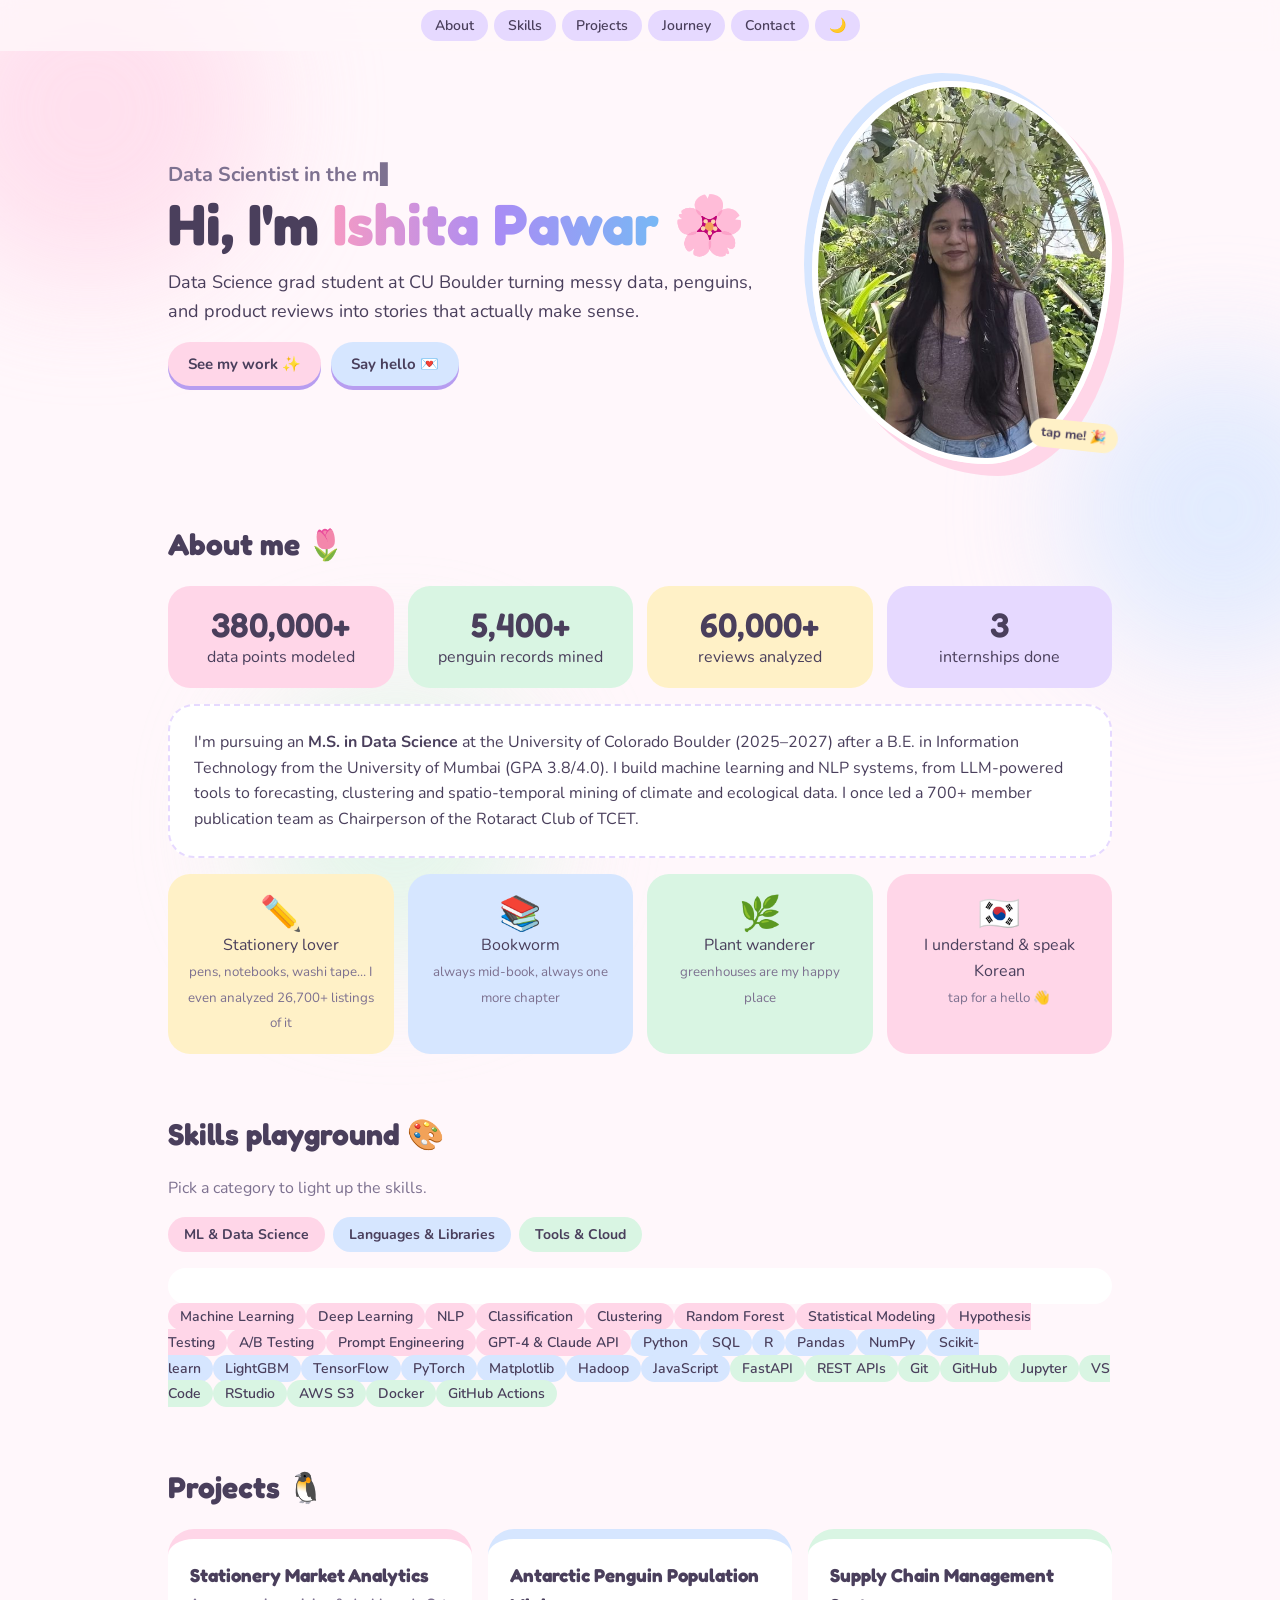
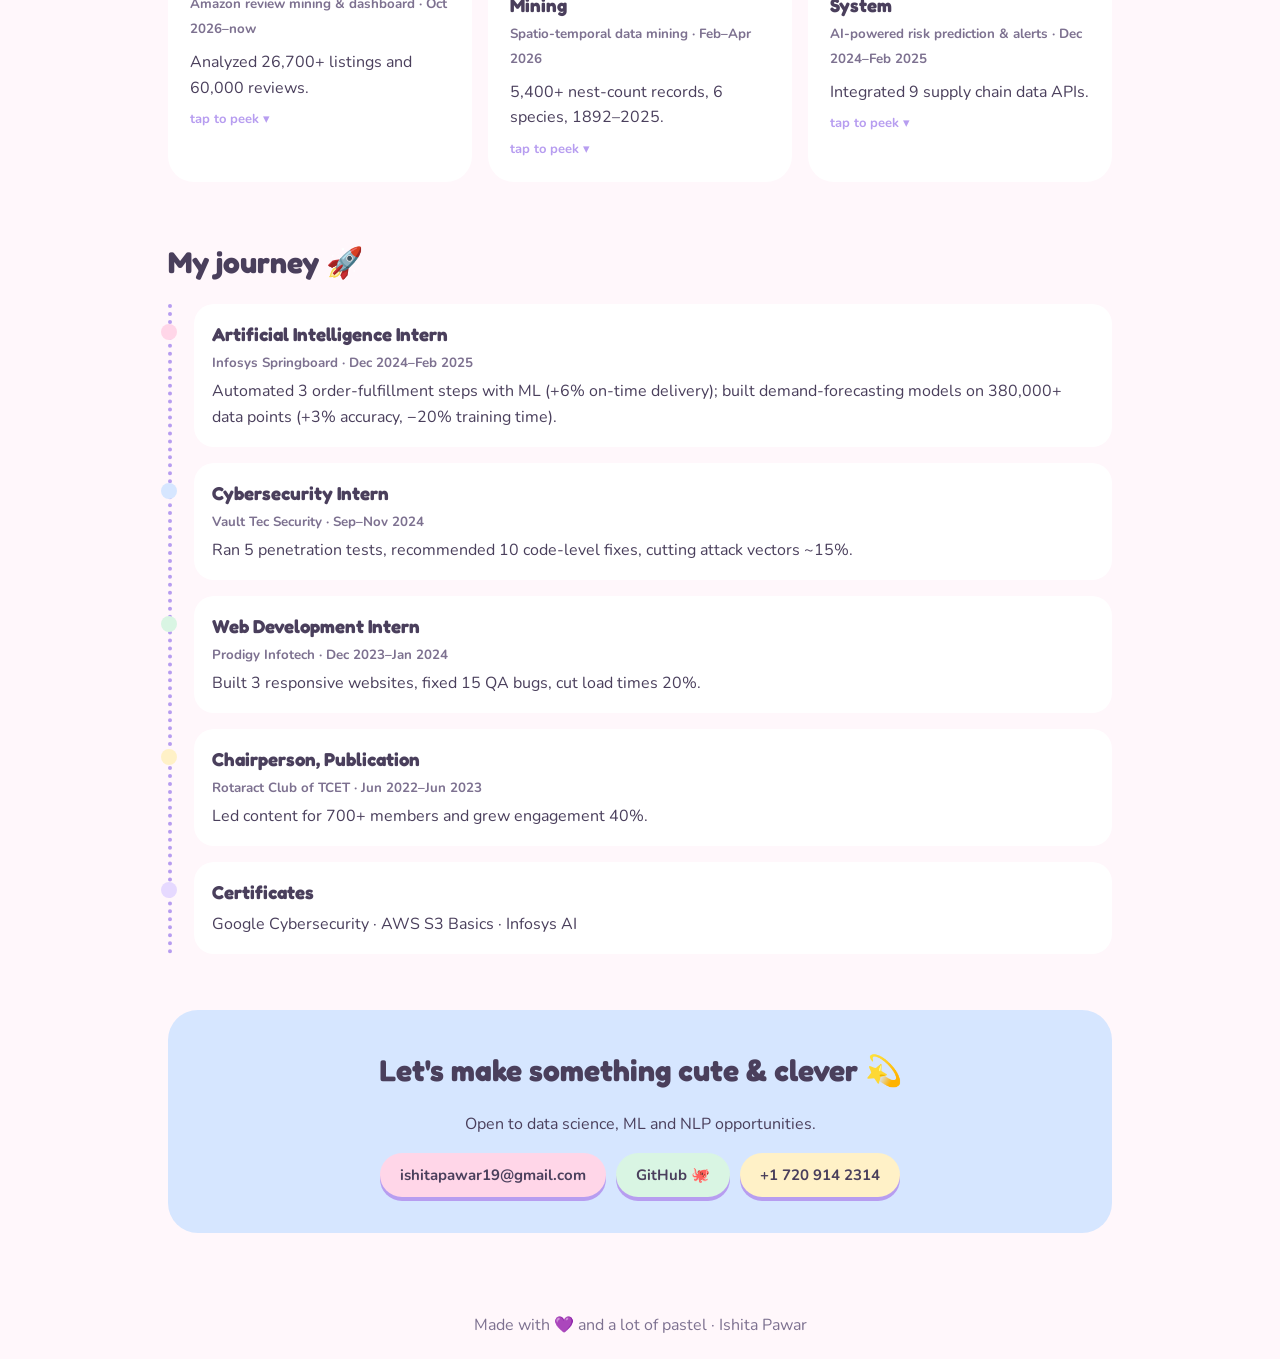
==== index.html @ 58d789b7 "Add portfolio site" ====
<!DOCTYPE html>
<html lang="en"><head><meta charset="utf-8">
<meta name="viewport" content="width=device-width, initial-scale=1, viewport-fit=cover">
<title>Ishita Pawar · Data Science Portfolio</title>
<link href="https://fonts.googleapis.com/css2?family=Fredoka:wght@500;600&family=Nunito:wght@400;600;700&display=swap" rel="stylesheet">
<style>
:root{--bg:#fff7fb;--card:#ffffff;--ink:#4a3f5c;--mute:#7d7190;--p1:#ffd6e8;--p2:#d6e6ff;--p3:#d9f5e3;--p4:#fff1c7;--p5:#e6d9ff;--ac:#b79df0;
box-sizing:border-box;padding-top:env(safe-area-inset-top,0px);padding-bottom:env(safe-area-inset-bottom,0px)}
@media (prefers-color-scheme:dark){:root:not([data-theme="light"]){--bg:#241f33;--card:#322b45;--ink:#f1e9ff;--mute:#b9aed0;--p1:#5b3a58;--p2:#34476b;--p3:#35574a;--p4:#5c5233;--p5:#4b3d78;--ac:#c9b4ff}}
:root[data-theme="dark"]{--bg:#241f33;--card:#322b45;--ink:#f1e9ff;--mute:#b9aed0;--p1:#5b3a58;--p2:#34476b;--p3:#35574a;--p4:#5c5233;--p5:#4b3d78;--ac:#c9b4ff}
html{scroll-behavior:smooth;scroll-padding-top:env(safe-area-inset-top,0px)}
*{box-sizing:border-box}
body{margin:0;background:var(--bg);color:var(--ink);font-family:Nunito,system-ui,sans-serif;line-height:1.6;overflow-x:hidden}
h1,h2,h3{font-family:Fredoka,Nunito,sans-serif;margin:0}
.blob{position:fixed;border-radius:50%;filter:blur(60px);opacity:.7;z-index:0;animation:fl 14s ease-in-out infinite alternate;pointer-events:none}
@keyframes fl{to{transform:translate(40px,60px) scale(1.15)}}
nav{position:sticky;top:env(safe-area-inset-top,0px);z-index:5;display:flex;gap:6px;justify-content:center;flex-wrap:wrap;padding:10px;background:color-mix(in srgb,var(--bg) 80%,transparent);backdrop-filter:blur(8px)}
nav a,nav button{font:600 14px Nunito,sans-serif;color:var(--ink);text-decoration:none;padding:6px 14px;border-radius:99px;background:var(--p5);border:0;cursor:pointer;transition:transform .2s}
nav a:hover,nav button:hover{transform:translateY(-3px) rotate(-2deg)}
main{position:relative;z-index:1;max-width:980px;margin:auto;padding:0 18px 60px}
section{margin-top:56px}
h2{font-size:30px;margin-bottom:18px}
.hero{display:grid;grid-template-columns:1fr 300px;gap:30px;align-items:center;margin-top:30px}
.hero h1{font-size:clamp(36px,6vw,58px);line-height:1.1}
.hero h1 span{background:linear-gradient(90deg,#f59ac4,#a98cf5,#78b8f5);-webkit-background-clip:text;background-clip:text;color:transparent}
.type{min-height:1.7em;font-size:20px;color:var(--mute);font-weight:700}
.btns{display:flex;gap:10px;flex-wrap:wrap;margin-top:16px}
.btn{padding:10px 20px;border-radius:99px;background:var(--p1);color:var(--ink);text-decoration:none;font-weight:700;box-shadow:0 4px 0 var(--ac);transition:.15s;border:0;cursor:pointer;font-family:inherit;font-size:15px}
.btn:active{transform:translateY(3px);box-shadow:0 1px 0 var(--ac)}
.photo{position:relative;cursor:pointer;justify-self:center}
.photo img{width:100%;max-width:300px;display:block;border-radius:46% 54% 42% 58%/50% 44% 56% 50%;border:6px solid var(--card);box-shadow:12px 12px 0 var(--p1),-8px -8px 0 var(--p2);transition:border-radius .6s,transform .3s}
.photo:hover img{border-radius:30px;transform:rotate(-2deg) scale(1.02)}
.tip{position:absolute;right:-6px;bottom:14px;background:var(--p4);padding:4px 12px;border-radius:99px;font-size:13px;font-weight:700;transform:rotate(6deg)}
.cards{display:grid;grid-template-columns:repeat(auto-fit,minmax(200px,1fr));gap:14px}
.stat{background:var(--card);border-radius:22px;padding:18px;text-align:center;transition:transform .2s}
.stat:hover{transform:translateY(-6px) rotate(1.5deg)}
.stat b{font:600 34px Fredoka,sans-serif;display:block}
.about{background:var(--card);border-radius:26px;padding:24px;border:2px dashed var(--p5)}
.chips{display:flex;flex-wrap:wrap;gap:8px;margin-bottom:16px}
.chip{border:0;font:700 14px Nunito,sans-serif;color:var(--ink);padding:8px 16px;border-radius:99px;cursor:pointer;transition:.2s}
.chip.on{outline:3px solid var(--ac);transform:scale(1.07)}
.skills{display:flex;flex-wrap:wrap;gap:8px;background:var(--card);padding:18px;border-radius:22px}
.sk{padding:4px 12px;border-radius:99px;font-size:14px;font-weight:600;transition:.25s}
.sk.dim{opacity:.18;transform:scale(.92)}
.proj{display:grid;grid-template-columns:repeat(auto-fit,minmax(270px,1fr));gap:16px}
.pc{background:var(--card);border-radius:26px;padding:22px;cursor:pointer;border-top:10px solid var(--c);transition:.25s}
.pc:hover{transform:translateY(-6px) rotate(-1deg)}
.pc small{color:var(--mute);font-weight:700}
.pc p{margin:8px 0 0}
.more{max-height:0;overflow:hidden;transition:max-height .4s}
.pc.open .more{max-height:400px}
.hint{font-size:13px;color:var(--ac);font-weight:700;margin-top:8px}
.tl{border-left:4px dotted var(--ac);padding-left:22px;display:grid;gap:16px}
.ev{background:var(--card);border-radius:20px;padding:16px 18px;position:relative}
.ev:before{content:"";position:absolute;left:-33px;top:20px;width:16px;height:16px;border-radius:50%;background:var(--c)}
.ev small{color:var(--mute);font-weight:700}
.contact{text-align:center;background:var(--p2);border-radius:30px;padding:36px 20px}
footer{text-align:center;color:var(--mute);padding:20px;position:relative;z-index:1}
.conf{position:fixed;width:10px;height:10px;border-radius:3px;z-index:20;pointer-events:none}
@media(max-width:760px){.hero{grid-template-columns:1fr;text-align:center}.btns{justify-content:center}.photo{order:-1;width:240px}}
</style></head><body>
<div class="blob" style="width:340px;height:340px;background:var(--p1);top:-60px;left:-80px"></div>
<div class="blob" style="width:300px;height:300px;background:var(--p2);top:40%;right:-90px;animation-delay:-5s"></div>
<div class="blob" style="width:280px;height:280px;background:var(--p3);bottom:-60px;left:20%;animation-delay:-9s"></div>
<nav><a href="#about">About</a><a href="#skills">Skills</a><a href="#projects">Projects</a><a href="#journey">Journey</a><a href="#contact">Contact</a><button id="th" title="Toggle theme">🌙</button></nav>
<main>
<div class="hero">
<div>
<div class="type" id="type"></div>
<h1>Hi, I'm <span>Ishita Pawar</span> 🌸</h1>
<p style="font-size:18px;margin:12px 0 0">Data Science grad student at CU Boulder turning messy data, penguins, and product reviews into stories that actually make sense.</p>
<div class="btns"><a class="btn" href="#projects">See my work ✨</a><a class="btn" style="background:var(--p2)" href="mailto:ishitapawar19@gmail.com">Say hello 💌</a></div>
</div>
<div class="photo" id="ph"><img alt="Ishita Pawar" src="[data-uri]"><span class="tip">tap me! 🎉</span></div>
</div>

<section id="about"><h2>About me 🌷</h2>
<div class="cards" style="margin-bottom:16px">
<div class="stat" style="background:var(--p1)"><b data-n="380000">0</b>data points modeled</div>
<div class="stat" style="background:var(--p3)"><b data-n="5400">0</b>penguin records mined</div>
<div class="stat" style="background:var(--p4)"><b data-n="60000">0</b>reviews analyzed</div>
<div class="stat" style="background:var(--p5)"><b data-n="3">0</b>internships done</div></div>
<div class="about">I'm pursuing an <b>M.S. in Data Science</b> at the University of Colorado Boulder (2025–2027) after a B.E. in Information Technology from the University of Mumbai (GPA 3.8/4.0). I build machine learning and NLP systems, from LLM-powered tools to forecasting, clustering and spatio-temporal mining of climate and ecological data. I once led a 700+ member publication team as Chairperson of the Rotaract Club of TCET.</div>
<div class="cards" style="margin-top:16px">
<div class="stat" style="background:var(--p4)"><b>✏️</b>Stationery lover<br><small style="color:var(--mute)">pens, notebooks, washi tape… I even analyzed 26,700+ listings of it</small></div>
<div class="stat" style="background:var(--p2)"><b>📚</b>Bookworm<br><small style="color:var(--mute)">always mid-book, always one more chapter</small></div>
<div class="stat" style="background:var(--p3)"><b>🌿</b>Plant wanderer<br><small style="color:var(--mute)">greenhouses are my happy place</small></div>
<div class="stat kr" id="kr" style="background:var(--p1);cursor:pointer"><b id="krt">🇰🇷</b>I understand &amp; speak Korean<br><small style="color:var(--mute)">tap for a hello 👋</small></div></div></section>

<section id="skills"><h2>Skills playground 🎨</h2>
<p style="color:var(--mute)">Pick a category to light up the skills.</p>
<div class="chips" id="chips"></div><div class="skills" id="skills"></div></section>

<section id="projects"><h2>Projects 🐧</h2><div class="proj" id="proj"></div></section>

<section id="journey"><h2>My journey 🚀</h2><div class="tl" id="tl"></div></section>

<section id="contact"><div class="contact"><h2>Let's make something cute &amp; clever 💫</h2>
<p>Open to data science, ML and NLP opportunities.</p>
<div class="btns" style="justify-content:center">
<a class="btn" href="mailto:ishitapawar19@gmail.com">ishitapawar19@gmail.com</a>
<a class="btn" style="background:var(--p3)" href="https://github.com/iship-itb14" target="_blank" rel="noopener">GitHub 🐙</a>
<a class="btn" style="background:var(--p4)" href="tel:+17209142314">+1 720 914 2314</a></div></div></section>
</main>
<footer>Made with 💜 and a lot of pastel · Ishita Pawar</footer>
<script>
const $=s=>document.querySelector(s);
const cols=['var(--p1)','var(--p2)','var(--p3)','var(--p4)','var(--p5)'];
// typing
const lines=['Data Scientist in the making','NLP + ML tinkerer','Penguin population detective','Stationery lover ✏️','Bookworm 📚','Plant lover 🌿','안녕하세요! 한국어도 해요 🇰🇷'];
let li=0,ci=0,del=false;
(function t(){const w=lines[li];$('#type').textContent=w.slice(0,ci)+'▌';
if(!del&&ci==w.length){del=true;return setTimeout(t,1300)}
if(del&&ci==0){del=false;li=(li+1)%lines.length}
ci+=del?-1:1;setTimeout(t,del?35:80)})();
// counters
const io=new IntersectionObserver(e=>e.forEach(x=>{if(x.isIntersecting){const el=x.target,n=+el.dataset.n;let s=0;const st=n/50;
const i=setInterval(()=>{s+=st;if(s>=n){s=n;clearInterval(i)}el.textContent=Math.round(s).toLocaleString()+(n>9?'+':'')},25);io.unobserve(el)}}));
document.querySelectorAll('[data-n]').forEach(e=>io.observe(e));
// skills
const sk={'ML & Data Science':['Machine Learning','Deep Learning','NLP','Classification','Clustering','Random Forest','Statistical Modeling','Hypothesis Testing','A/B Testing','Prompt Engineering','GPT-4 & Claude API'],
'Languages & Libraries':['Python','SQL','R','Pandas','NumPy','Scikit-learn','LightGBM','TensorFlow','PyTorch','Matplotlib','Hadoop','JavaScript'],
'Tools & Cloud':['FastAPI','REST APIs','Git','GitHub','Jupyter','VS Code','RStudio','AWS S3','Docker','GitHub Actions']};
let ci2=0;const keys=Object.keys(sk);
keys.forEach((k,i)=>{const b=document.createElement('button');b.className='chip';b.textContent=k;b.style.background=cols[i];b.onclick=()=>{
const on=b.classList.contains('on');document.querySelectorAll('.chip').forEach(c=>c.classList.remove('on'));
if(!on)b.classList.add('on');document.querySelectorAll('.sk').forEach(s=>s.classList.toggle('dim',!on&&s.dataset.g!=k))};$('#chips').appendChild(b);
sk[k].forEach(s=>{const d=document.createElement('span');d.className='sk';d.dataset.g=k;d.textContent=s;d.style.background=cols[i];$('#skills').appendChild(d)})});
// projects
const pr=[['Stationery Market Analytics','Amazon review mining & dashboard · Oct 2026–now','Analyzed 26,700+ listings and 60,000 reviews.','Price only weakly predicts rating (Spearman 0.10), and doubling pack size cuts price per item 37–52%. TF-IDF logistic regression + aspect extraction surfaced top complaints; a gradient boosting model (CV AUC 0.77) flags listings under 4.2 stars. Five-page interactive dashboard.','var(--p1)'],
['Antarctic Penguin Population Mining','Spatio-temporal data mining · Feb–Apr 2026','5,400+ nest-count records, 6 species, 1892–2025.','With a team of four: engineered trend labels from regression slopes and trained a Random Forest (81% accuracy) to predict growing, stable or declining colonies. K-Means (silhouette 0.83) split Ross Sea mega-colonies from Peninsula colonies and revealed a post-2000 Adelie decline.','var(--p2)'],
['Supply Chain Management System','AI-powered risk prediction & alerts · Dec 2024–Feb 2025','Integrated 9 supply chain data APIs.','Event Registry, UN Comtrade, World Bank LPI, IMF, Freightos. Researched GPT-4 for demand forecasting, built a tuned LightGBM risk model and a low-stock alert system that pings Slack via webhooks.','var(--p3)']];
pr.forEach(p=>{const d=document.createElement('div');d.className='pc';d.style.setProperty('--c',p[4]);
d.innerHTML=`<h3>${p[0]}</h3><small>${p[1]}</small><p>${p[2]}</p><div class="more"><p>${p[3]}</p></div><div class="hint">tap to peek ▾</div>`;
d.onclick=()=>{d.classList.toggle('open');d.querySelector('.hint').textContent=d.classList.contains('open')?'tap to close ▴':'tap to peek ▾'};$('#proj').appendChild(d)});
// timeline
[['Artificial Intelligence Intern','Infosys Springboard · Dec 2024–Feb 2025','Automated 3 order-fulfillment steps with ML (+6% on-time delivery); built demand-forecasting models on 380,000+ data points (+3% accuracy, −20% training time).','var(--p1)'],
['Cybersecurity Intern','Vault Tec Security · Sep–Nov 2024','Ran 5 penetration tests, recommended 10 code-level fixes, cutting attack vectors ~15%.','var(--p2)'],
['Web Development Intern','Prodigy Infotech · Dec 2023–Jan 2024','Built 3 responsive websites, fixed 15 QA bugs, cut load times 20%.','var(--p3)'],
['Chairperson, Publication','Rotaract Club of TCET · Jun 2022–Jun 2023','Led content for 700+ members and grew engagement 40%.','var(--p4)'],
['Certificates','','Google Cybersecurity · AWS S3 Basics · Infosys AI','var(--p5)']].forEach(e=>{
const d=document.createElement('div');d.className='ev';d.style.setProperty('--c',e[3]);d.innerHTML=`<h3>${e[0]}</h3><small>${e[1]}</small><p style="margin:4px 0 0">${e[2]}</p>`;$('#tl').appendChild(d)});
// confetti
function conf(x,y){for(let i=0;i<40;i++){const c=document.createElement('div');c.className='conf';c.style.background=['#ffb3d1','#b3d4ff','#b8f0cf','#ffe9a3','#d4bfff'][i%5];
c.style.left=x+'px';c.style.top=y+'px';document.body.appendChild(c);const a=Math.random()*6.28,v=80+Math.random()*160;
c.animate([{transform:'translate(0,0) rotate(0)',opacity:1},{transform:`translate(${Math.cos(a)*v}px,${Math.sin(a)*v+120}px) rotate(${Math.random()*720}deg)`,opacity:0}],{duration:1200,easing:'ease-out'}).onfinish=()=>c.remove()}}
$('#ph').onclick=e=>conf(e.clientX,e.clientY);
document.querySelectorAll('.btn').forEach(b=>b.addEventListener('click',e=>conf(e.clientX,e.clientY)));
const kw=['🇰🇷','안녕하세요!','만나서 반가워요 💕','화이팅!','감사합니다 🌸'];let ki=0;
$('#kr').onclick=e=>{ki=(ki+1)%kw.length;$('#krt').textContent=kw[ki];$('#krt').style.fontSize=ki&&ki!=1?'20px':'';conf(e.clientX,e.clientY)};
// theme
const r=document.documentElement;$('#th').onclick=()=>{const d=getComputedStyle(r).getPropertyValue('--bg').trim()=='#241f33';r.dataset.theme=d?'light':'dark';$('#th').textContent=d?'🌙':'☀️'};
</script></body></html>
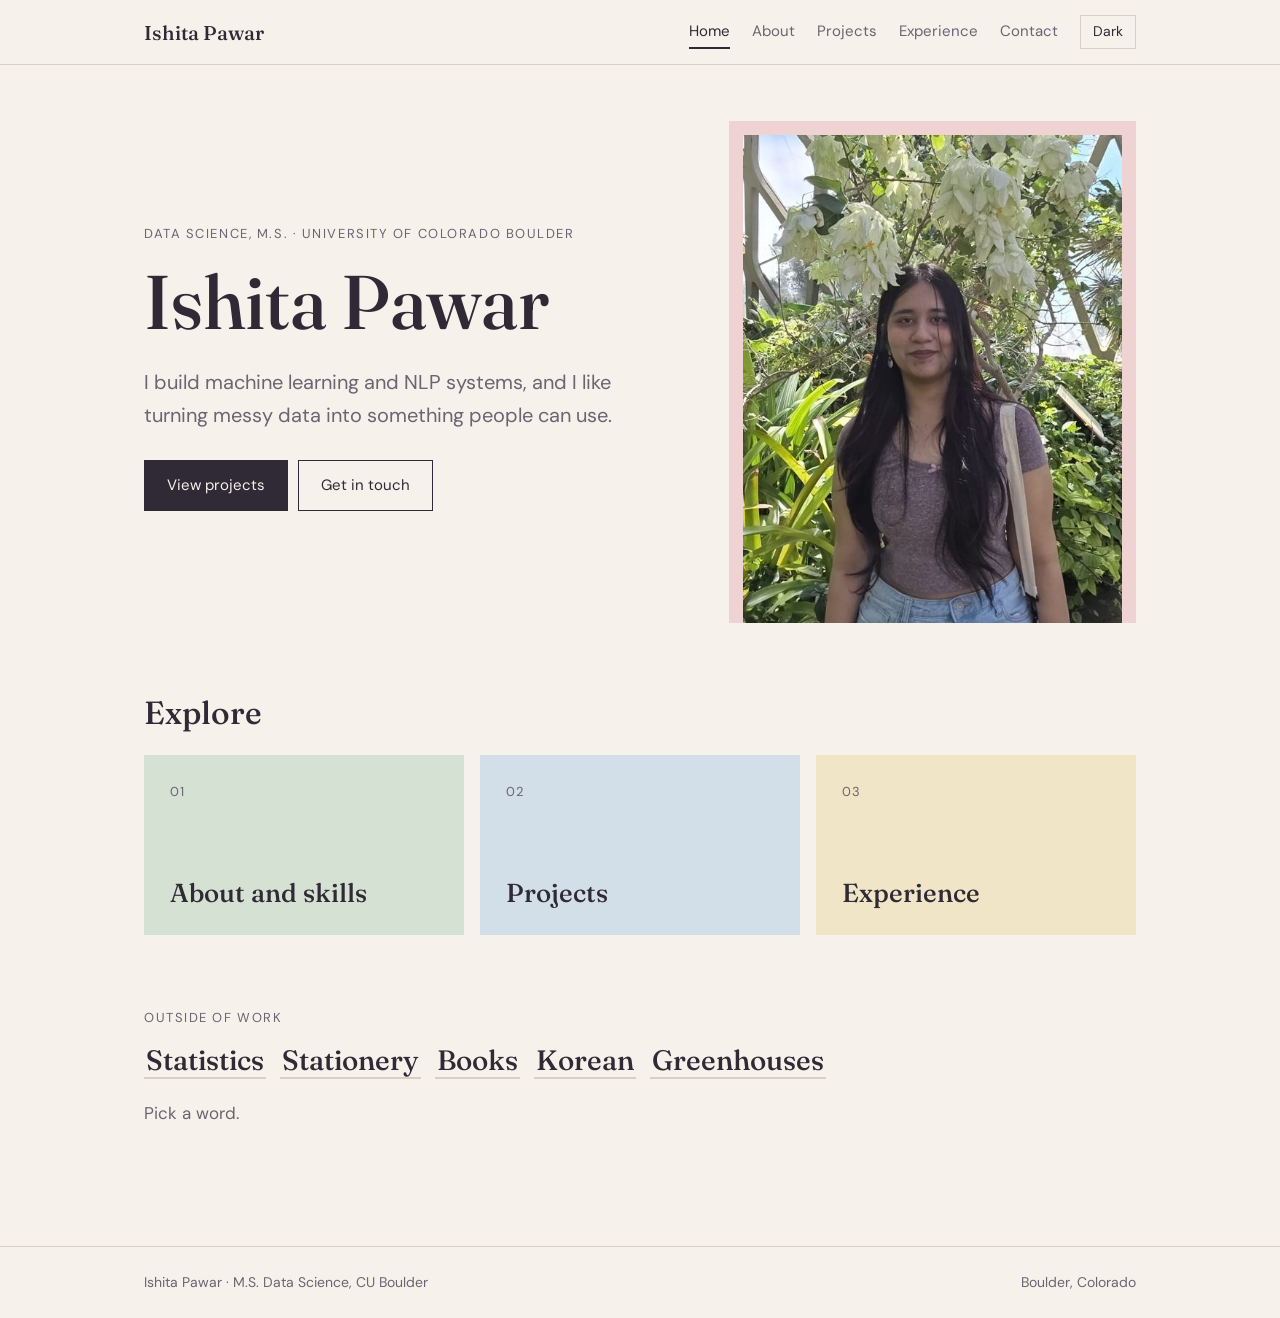
==== commit 17c96893: "Restore multi-page portfolio site" ====
--- a/index.html
+++ b/index.html
@@ -1,153 +1,8 @@
-<!DOCTYPE html>
-<html lang="en"><head><meta charset="utf-8">
-<meta name="viewport" content="width=device-width, initial-scale=1, viewport-fit=cover">
-<title>Ishita Pawar · Data Science Portfolio</title>
-<link href="https://fonts.googleapis.com/css2?family=Fredoka:wght@500;600&family=Nunito:wght@400;600;700&display=swap" rel="stylesheet">
-<style>
-:root{--bg:#fff7fb;--card:#ffffff;--ink:#4a3f5c;--mute:#7d7190;--p1:#ffd6e8;--p2:#d6e6ff;--p3:#d9f5e3;--p4:#fff1c7;--p5:#e6d9ff;--ac:#b79df0;
-box-sizing:border-box;padding-top:env(safe-area-inset-top,0px);padding-bottom:env(safe-area-inset-bottom,0px)}
-@media (prefers-color-scheme:dark){:root:not([data-theme="light"]){--bg:#241f33;--card:#322b45;--ink:#f1e9ff;--mute:#b9aed0;--p1:#5b3a58;--p2:#34476b;--p3:#35574a;--p4:#5c5233;--p5:#4b3d78;--ac:#c9b4ff}}
-:root[data-theme="dark"]{--bg:#241f33;--card:#322b45;--ink:#f1e9ff;--mute:#b9aed0;--p1:#5b3a58;--p2:#34476b;--p3:#35574a;--p4:#5c5233;--p5:#4b3d78;--ac:#c9b4ff}
-html{scroll-behavior:smooth;scroll-padding-top:env(safe-area-inset-top,0px)}
-*{box-sizing:border-box}
-body{margin:0;background:var(--bg);color:var(--ink);font-family:Nunito,system-ui,sans-serif;line-height:1.6;overflow-x:hidden}
-h1,h2,h3{font-family:Fredoka,Nunito,sans-serif;margin:0}
-.blob{position:fixed;border-radius:50%;filter:blur(60px);opacity:.7;z-index:0;animation:fl 14s ease-in-out infinite alternate;pointer-events:none}
-@keyframes fl{to{transform:translate(40px,60px) scale(1.15)}}
-nav{position:sticky;top:env(safe-area-inset-top,0px);z-index:5;display:flex;gap:6px;justify-content:center;flex-wrap:wrap;padding:10px;background:color-mix(in srgb,var(--bg) 80%,transparent);backdrop-filter:blur(8px)}
-nav a,nav button{font:600 14px Nunito,sans-serif;color:var(--ink);text-decoration:none;padding:6px 14px;border-radius:99px;background:var(--p5);border:0;cursor:pointer;transition:transform .2s}
-nav a:hover,nav button:hover{transform:translateY(-3px) rotate(-2deg)}
-main{position:relative;z-index:1;max-width:980px;margin:auto;padding:0 18px 60px}
-section{margin-top:56px}
-h2{font-size:30px;margin-bottom:18px}
-.hero{display:grid;grid-template-columns:1fr 300px;gap:30px;align-items:center;margin-top:30px}
-.hero h1{font-size:clamp(36px,6vw,58px);line-height:1.1}
-.hero h1 span{background:linear-gradient(90deg,#f59ac4,#a98cf5,#78b8f5);-webkit-background-clip:text;background-clip:text;color:transparent}
-.type{min-height:1.7em;font-size:20px;color:var(--mute);font-weight:700}
-.btns{display:flex;gap:10px;flex-wrap:wrap;margin-top:16px}
-.btn{padding:10px 20px;border-radius:99px;background:var(--p1);color:var(--ink);text-decoration:none;font-weight:700;box-shadow:0 4px 0 var(--ac);transition:.15s;border:0;cursor:pointer;font-family:inherit;font-size:15px}
-.btn:active{transform:translateY(3px);box-shadow:0 1px 0 var(--ac)}
-.photo{position:relative;cursor:pointer;justify-self:center}
-.photo img{width:100%;max-width:300px;display:block;border-radius:46% 54% 42% 58%/50% 44% 56% 50%;border:6px solid var(--card);box-shadow:12px 12px 0 var(--p1),-8px -8px 0 var(--p2);transition:border-radius .6s,transform .3s}
-.photo:hover img{border-radius:30px;transform:rotate(-2deg) scale(1.02)}
-.tip{position:absolute;right:-6px;bottom:14px;background:var(--p4);padding:4px 12px;border-radius:99px;font-size:13px;font-weight:700;transform:rotate(6deg)}
-.cards{display:grid;grid-template-columns:repeat(auto-fit,minmax(200px,1fr));gap:14px}
-.stat{background:var(--card);border-radius:22px;padding:18px;text-align:center;transition:transform .2s}
-.stat:hover{transform:translateY(-6px) rotate(1.5deg)}
-.stat b{font:600 34px Fredoka,sans-serif;display:block}
-.about{background:var(--card);border-radius:26px;padding:24px;border:2px dashed var(--p5)}
-.chips{display:flex;flex-wrap:wrap;gap:8px;margin-bottom:16px}
-.chip{border:0;font:700 14px Nunito,sans-serif;color:var(--ink);padding:8px 16px;border-radius:99px;cursor:pointer;transition:.2s}
-.chip.on{outline:3px solid var(--ac);transform:scale(1.07)}
-.skills{display:flex;flex-wrap:wrap;gap:8px;background:var(--card);padding:18px;border-radius:22px}
-.sk{padding:4px 12px;border-radius:99px;font-size:14px;font-weight:600;transition:.25s}
-.sk.dim{opacity:.18;transform:scale(.92)}
-.proj{display:grid;grid-template-columns:repeat(auto-fit,minmax(270px,1fr));gap:16px}
-.pc{background:var(--card);border-radius:26px;padding:22px;cursor:pointer;border-top:10px solid var(--c);transition:.25s}
-.pc:hover{transform:translateY(-6px) rotate(-1deg)}
-.pc small{color:var(--mute);font-weight:700}
-.pc p{margin:8px 0 0}
-.more{max-height:0;overflow:hidden;transition:max-height .4s}
-.pc.open .more{max-height:400px}
-.hint{font-size:13px;color:var(--ac);font-weight:700;margin-top:8px}
-.tl{border-left:4px dotted var(--ac);padding-left:22px;display:grid;gap:16px}
-.ev{background:var(--card);border-radius:20px;padding:16px 18px;position:relative}
-.ev:before{content:"";position:absolute;left:-33px;top:20px;width:16px;height:16px;border-radius:50%;background:var(--c)}
-.ev small{color:var(--mute);font-weight:700}
-.contact{text-align:center;background:var(--p2);border-radius:30px;padding:36px 20px}
-footer{text-align:center;color:var(--mute);padding:20px;position:relative;z-index:1}
-.conf{position:fixed;width:10px;height:10px;border-radius:3px;z-index:20;pointer-events:none}
-@media(max-width:760px){.hero{grid-template-columns:1fr;text-align:center}.btns{justify-content:center}.photo{order:-1;width:240px}}
-</style></head><body>
-<div class="blob" style="width:340px;height:340px;background:var(--p1);top:-60px;left:-80px"></div>
-<div class="blob" style="width:300px;height:300px;background:var(--p2);top:40%;right:-90px;animation-delay:-5s"></div>
-<div class="blob" style="width:280px;height:280px;background:var(--p3);bottom:-60px;left:20%;animation-delay:-9s"></div>
-<nav><a href="#about">About</a><a href="#skills">Skills</a><a href="#projects">Projects</a><a href="#journey">Journey</a><a href="#contact">Contact</a><button id="th" title="Toggle theme">🌙</button></nav>
-<main>
-<div class="hero">
-<div>
-<div class="type" id="type"></div>
-<h1>Hi, I'm <span>Ishita Pawar</span> 🌸</h1>
-<p style="font-size:18px;margin:12px 0 0">Data Science grad student at CU Boulder turning messy data, penguins, and product reviews into stories that actually make sense.</p>
-<div class="btns"><a class="btn" href="#projects">See my work ✨</a><a class="btn" style="background:var(--p2)" href="mailto:ishitapawar19@gmail.com">Say hello 💌</a></div>
-</div>
-<div class="photo" id="ph"><img alt="Ishita Pawar" src="[data-uri]"><span class="tip">tap me! 🎉</span></div>
-</div>
-
-<section id="about"><h2>About me 🌷</h2>
-<div class="cards" style="margin-bottom:16px">
-<div class="stat" style="background:var(--p1)"><b data-n="380000">0</b>data points modeled</div>
-<div class="stat" style="background:var(--p3)"><b data-n="5400">0</b>penguin records mined</div>
-<div class="stat" style="background:var(--p4)"><b data-n="60000">0</b>reviews analyzed</div>
-<div class="stat" style="background:var(--p5)"><b data-n="3">0</b>internships done</div></div>
-<div class="about">I'm pursuing an <b>M.S. in Data Science</b> at the University of Colorado Boulder (2025–2027) after a B.E. in Information Technology from the University of Mumbai (GPA 3.8/4.0). I build machine learning and NLP systems, from LLM-powered tools to forecasting, clustering and spatio-temporal mining of climate and ecological data. I once led a 700+ member publication team as Chairperson of the Rotaract Club of TCET.</div>
-<div class="cards" style="margin-top:16px">
-<div class="stat" style="background:var(--p4)"><b>✏️</b>Stationery lover<br><small style="color:var(--mute)">pens, notebooks, washi tape… I even analyzed 26,700+ listings of it</small></div>
-<div class="stat" style="background:var(--p2)"><b>📚</b>Bookworm<br><small style="color:var(--mute)">always mid-book, always one more chapter</small></div>
-<div class="stat" style="background:var(--p3)"><b>🌿</b>Plant wanderer<br><small style="color:var(--mute)">greenhouses are my happy place</small></div>
-<div class="stat kr" id="kr" style="background:var(--p1);cursor:pointer"><b id="krt">🇰🇷</b>I understand &amp; speak Korean<br><small style="color:var(--mute)">tap for a hello 👋</small></div></div></section>
-
-<section id="skills"><h2>Skills playground 🎨</h2>
-<p style="color:var(--mute)">Pick a category to light up the skills.</p>
-<div class="chips" id="chips"></div><div class="skills" id="skills"></div></section>
-
-<section id="projects"><h2>Projects 🐧</h2><div class="proj" id="proj"></div></section>
-
-<section id="journey"><h2>My journey 🚀</h2><div class="tl" id="tl"></div></section>
-
-<section id="contact"><div class="contact"><h2>Let's make something cute &amp; clever 💫</h2>
-<p>Open to data science, ML and NLP opportunities.</p>
-<div class="btns" style="justify-content:center">
-<a class="btn" href="mailto:ishitapawar19@gmail.com">ishitapawar19@gmail.com</a>
-<a class="btn" style="background:var(--p3)" href="https://github.com/iship-itb14" target="_blank" rel="noopener">GitHub 🐙</a>
-<a class="btn" style="background:var(--p4)" href="tel:+17209142314">+1 720 914 2314</a></div></div></section>
-</main>
-<footer>Made with 💜 and a lot of pastel · Ishita Pawar</footer>
-<script>
-const $=s=>document.querySelector(s);
-const cols=['var(--p1)','var(--p2)','var(--p3)','var(--p4)','var(--p5)'];
-// typing
-const lines=['Data Scientist in the making','NLP + ML tinkerer','Penguin population detective','Stationery lover ✏️','Bookworm 📚','Plant lover 🌿','안녕하세요! 한국어도 해요 🇰🇷'];
-let li=0,ci=0,del=false;
-(function t(){const w=lines[li];$('#type').textContent=w.slice(0,ci)+'▌';
-if(!del&&ci==w.length){del=true;return setTimeout(t,1300)}
-if(del&&ci==0){del=false;li=(li+1)%lines.length}
-ci+=del?-1:1;setTimeout(t,del?35:80)})();
-// counters
-const io=new IntersectionObserver(e=>e.forEach(x=>{if(x.isIntersecting){const el=x.target,n=+el.dataset.n;let s=0;const st=n/50;
-const i=setInterval(()=>{s+=st;if(s>=n){s=n;clearInterval(i)}el.textContent=Math.round(s).toLocaleString()+(n>9?'+':'')},25);io.unobserve(el)}}));
-document.querySelectorAll('[data-n]').forEach(e=>io.observe(e));
-// skills
-const sk={'ML & Data Science':['Machine Learning','Deep Learning','NLP','Classification','Clustering','Random Forest','Statistical Modeling','Hypothesis Testing','A/B Testing','Prompt Engineering','GPT-4 & Claude API'],
-'Languages & Libraries':['Python','SQL','R','Pandas','NumPy','Scikit-learn','LightGBM','TensorFlow','PyTorch','Matplotlib','Hadoop','JavaScript'],
-'Tools & Cloud':['FastAPI','REST APIs','Git','GitHub','Jupyter','VS Code','RStudio','AWS S3','Docker','GitHub Actions']};
-let ci2=0;const keys=Object.keys(sk);
-keys.forEach((k,i)=>{const b=document.createElement('button');b.className='chip';b.textContent=k;b.style.background=cols[i];b.onclick=()=>{
-const on=b.classList.contains('on');document.querySelectorAll('.chip').forEach(c=>c.classList.remove('on'));
-if(!on)b.classList.add('on');document.querySelectorAll('.sk').forEach(s=>s.classList.toggle('dim',!on&&s.dataset.g!=k))};$('#chips').appendChild(b);
-sk[k].forEach(s=>{const d=document.createElement('span');d.className='sk';d.dataset.g=k;d.textContent=s;d.style.background=cols[i];$('#skills').appendChild(d)})});
-// projects
-const pr=[['Stationery Market Analytics','Amazon review mining & dashboard · Oct 2026–now','Analyzed 26,700+ listings and 60,000 reviews.','Price only weakly predicts rating (Spearman 0.10), and doubling pack size cuts price per item 37–52%. TF-IDF logistic regression + aspect extraction surfaced top complaints; a gradient boosting model (CV AUC 0.77) flags listings under 4.2 stars. Five-page interactive dashboard.','var(--p1)'],
-['Antarctic Penguin Population Mining','Spatio-temporal data mining · Feb–Apr 2026','5,400+ nest-count records, 6 species, 1892–2025.','With a team of four: engineered trend labels from regression slopes and trained a Random Forest (81% accuracy) to predict growing, stable or declining colonies. K-Means (silhouette 0.83) split Ross Sea mega-colonies from Peninsula colonies and revealed a post-2000 Adelie decline.','var(--p2)'],
-['Supply Chain Management System','AI-powered risk prediction & alerts · Dec 2024–Feb 2025','Integrated 9 supply chain data APIs.','Event Registry, UN Comtrade, World Bank LPI, IMF, Freightos. Researched GPT-4 for demand forecasting, built a tuned LightGBM risk model and a low-stock alert system that pings Slack via webhooks.','var(--p3)']];
-pr.forEach(p=>{const d=document.createElement('div');d.className='pc';d.style.setProperty('--c',p[4]);
-d.innerHTML=`<h3>${p[0]}</h3><small>${p[1]}</small><p>${p[2]}</p><div class="more"><p>${p[3]}</p></div><div class="hint">tap to peek ▾</div>`;
-d.onclick=()=>{d.classList.toggle('open');d.querySelector('.hint').textContent=d.classList.contains('open')?'tap to close ▴':'tap to peek ▾'};$('#proj').appendChild(d)});
-// timeline
-[['Artificial Intelligence Intern','Infosys Springboard · Dec 2024–Feb 2025','Automated 3 order-fulfillment steps with ML (+6% on-time delivery); built demand-forecasting models on 380,000+ data points (+3% accuracy, −20% training time).','var(--p1)'],
-['Cybersecurity Intern','Vault Tec Security · Sep–Nov 2024','Ran 5 penetration tests, recommended 10 code-level fixes, cutting attack vectors ~15%.','var(--p2)'],
-['Web Development Intern','Prodigy Infotech · Dec 2023–Jan 2024','Built 3 responsive websites, fixed 15 QA bugs, cut load times 20%.','var(--p3)'],
-['Chairperson, Publication','Rotaract Club of TCET · Jun 2022–Jun 2023','Led content for 700+ members and grew engagement 40%.','var(--p4)'],
-['Certificates','','Google Cybersecurity · AWS S3 Basics · Infosys AI','var(--p5)']].forEach(e=>{
-const d=document.createElement('div');d.className='ev';d.style.setProperty('--c',e[3]);d.innerHTML=`<h3>${e[0]}</h3><small>${e[1]}</small><p style="margin:4px 0 0">${e[2]}</p>`;$('#tl').appendChild(d)});
-// confetti
-function conf(x,y){for(let i=0;i<40;i++){const c=document.createElement('div');c.className='conf';c.style.background=['#ffb3d1','#b3d4ff','#b8f0cf','#ffe9a3','#d4bfff'][i%5];
-c.style.left=x+'px';c.style.top=y+'px';document.body.appendChild(c);const a=Math.random()*6.28,v=80+Math.random()*160;
-c.animate([{transform:'translate(0,0) rotate(0)',opacity:1},{transform:`translate(${Math.cos(a)*v}px,${Math.sin(a)*v+120}px) rotate(${Math.random()*720}deg)`,opacity:0}],{duration:1200,easing:'ease-out'}).onfinish=()=>c.remove()}}
-$('#ph').onclick=e=>conf(e.clientX,e.clientY);
-document.querySelectorAll('.btn').forEach(b=>b.addEventListener('click',e=>conf(e.clientX,e.clientY)));
-const kw=['🇰🇷','안녕하세요!','만나서 반가워요 💕','화이팅!','감사합니다 🌸'];let ki=0;
-$('#kr').onclick=e=>{ki=(ki+1)%kw.length;$('#krt').textContent=kw[ki];$('#krt').style.fontSize=ki&&ki!=1?'20px':'';conf(e.clientX,e.clientY)};
-// theme
-const r=document.documentElement;$('#th').onclick=()=>{const d=getComputedStyle(r).getPropertyValue('--bg').trim()=='#241f33';r.dataset.theme=d?'light':'dark';$('#th').textContent=d?'🌙':'☀️'};
-</script></body></html>
+<!DOCTYPE html><html lang="en"><head><meta charset="utf-8"><meta name="viewport" content="width=device-width,initial-scale=1,viewport-fit=cover"><title>Home · Ishita Pawar</title><link href="https://fonts.googleapis.com/css2?family=DM+Sans:wght@400;500&family=Fraunces:opsz,wght@9..144,500&display=swap" rel="stylesheet"><link rel="stylesheet" href="style.css"></head><body data-page="index.html"><header id="hd"></header><main><div class="wrap"><div class="hero"><div><p class="label">Data Science, M.S. · University of Colorado Boulder</p><h1>Ishita Pawar</h1><p class="lead">I build machine learning and NLP systems, and I like turning messy data into something people can use.</p><a class="btn fill" href="projects.html">View projects</a><a class="btn" href="contact.html">Get in touch</a></div>
+<div class="ph"><img src="photo.jpg" alt="Ishita Pawar standing in a greenhouse"></div></div>
+<div class="sec"><h2>Explore</h2><div class="tiles">
+<a class="tile" style="background:var(--sage)" href="about.html"><span>01</span><h3>About and skills</h3></a>
+<a class="tile" style="background:var(--sky)" href="projects.html"><span>02</span><h3>Projects</h3></a>
+<a class="tile" style="background:var(--butter)" href="experience.html"><span>03</span><h3>Experience</h3></a></div></div>
+<div class="sec"><p class="label">Outside of work</p><div class="words"><button data-k="Statistics">Statistics</button><button data-k="Stationery">Stationery</button><button data-k="Books">Books</button><button data-k="Korean">Korean</button><button data-k="Greenhouses">Greenhouses</button></div><p id="note">Pick a word.</p></div>
+</div></main><footer id="ft"></footer><script src="script.js"></script></body></html>
--- a/style.css
+++ b/style.css
@@ -0,0 +1,71 @@
+:root{--bg:#f6f1ea;--ink:#2f2a35;--mute:#6b6472;--line:#d8cfc4;--rose:#efd3d3;--sage:#d5e1d2;--sky:#d2dfe9;--butter:#f0e5c6;--lav:#dcd5e9;--card:#fbf8f3}
+:root[data-theme=dark]{--bg:#1e1c23;--ink:#efe9f2;--mute:#a79fb0;--line:#3a3642;--rose:#4a3438;--sage:#33423a;--sky:#31404d;--butter:#4a4430;--lav:#3f3a52;--card:#26232c}
+@media(prefers-color-scheme:dark){:root:not([data-theme=light]){--bg:#1e1c23;--ink:#efe9f2;--mute:#a79fb0;--line:#3a3642;--rose:#4a3438;--sage:#33423a;--sky:#31404d;--butter:#4a4430;--lav:#3f3a52;--card:#26232c}}
+*{box-sizing:border-box}
+html{padding-top:env(safe-area-inset-top,0px)}
+body{margin:0;background:var(--bg);color:var(--ink);font:17px/1.65 "DM Sans",system-ui,sans-serif;animation:in .45s ease}
+@keyframes in{from{opacity:0;transform:translateY(8px)}}
+h1,h2,h3{font-family:Fraunces,Georgia,serif;font-weight:500;line-height:1.15;margin:0}
+a{color:inherit}
+.wrap{max-width:1040px;margin:0 auto;padding:0 24px}
+header{border-bottom:1px solid var(--line)}
+header .wrap{display:flex;justify-content:space-between;align-items:center;height:64px;gap:16px}
+.logo{font:500 20px Fraunces,Georgia,serif;text-decoration:none}
+nav{display:flex;gap:22px;align-items:center;flex-wrap:wrap}
+nav a{text-decoration:none;font-size:15px;color:var(--mute);padding:4px 0;border-bottom:2px solid transparent;transition:.2s}
+nav a:hover,nav a.on{color:var(--ink);border-color:var(--ink)}
+.tg{font:inherit;font-size:14px;background:none;border:1px solid var(--line);color:var(--ink);padding:4px 12px;cursor:pointer}
+.tg:hover{background:var(--lav)}
+main{padding:56px 0 72px}
+.label{font-size:13px;letter-spacing:.12em;text-transform:uppercase;color:var(--mute);margin:0 0 14px}
+.hero{display:grid;grid-template-columns:1.3fr 1fr;gap:56px;align-items:center}
+.hero h1{font-size:clamp(44px,7vw,76px)}
+.hero p.lead{font-size:20px;color:var(--mute);max-width:34ch;margin:20px 0 28px}
+.btn{display:inline-block;padding:12px 22px;border:1px solid var(--ink);text-decoration:none;font-size:15px;margin:0 10px 10px 0;background:none;color:var(--ink);cursor:pointer;font-family:inherit;transition:.2s}
+.btn.fill{background:var(--ink);color:var(--bg)}
+.btn:hover{background:var(--rose);color:var(--ink)}
+.ph{background:var(--rose);padding:14px 14px 0;transition:background .3s}
+.ph:hover{background:var(--sage)}
+.ph img{width:100%;display:block}
+.sec{margin-top:72px}
+.sec>h2{font-size:32px;margin-bottom:24px}
+.tiles{display:grid;grid-template-columns:repeat(3,1fr);gap:16px}
+.tile{padding:26px;text-decoration:none;min-height:180px;display:flex;flex-direction:column;justify-content:space-between;transition:transform .25s}
+.tile:hover{transform:translateY(-6px)}
+.tile span{font-size:13px;letter-spacing:.1em;color:var(--mute)}
+.tile h3{font-size:26px}
+.words button{font:500 28px Fraunces,Georgia,serif;background:none;border:0;border-bottom:2px solid var(--line);color:var(--ink);cursor:pointer;padding:0 2px;margin:0 14px 10px 0}
+.words button:hover,.words button.on{border-color:var(--ink);background:var(--butter)}
+#note{color:var(--mute);min-height:3.4em;max-width:56ch;margin-top:10px}
+.two{display:grid;grid-template-columns:1fr 2fr;gap:48px}
+.page-h{font-size:clamp(38px,6vw,60px);margin-bottom:40px;max-width:16ch}
+.row{border-top:1px solid var(--line);padding:22px 0}
+.row small,.meta{color:var(--mute);font-size:14px}
+.tabs{display:flex;flex-wrap:wrap;gap:8px;margin-bottom:18px}
+.tab{font:inherit;font-size:14px;padding:7px 16px;background:none;border:1px solid var(--line);color:var(--ink);cursor:pointer}
+.tab.on{background:var(--ink);color:var(--bg);border-color:var(--ink)}
+.tab:hover:not(.on){background:var(--sky)}
+.tags{display:flex;flex-wrap:wrap;gap:8px}
+.tag{font-size:14px;padding:4px 12px;background:var(--sage);transition:opacity .25s}
+.tag.dim{opacity:.2}
+.grid{display:grid;grid-template-columns:repeat(2,1fr);gap:20px}
+.card{background:var(--card);border:1px solid var(--line);padding:26px;border-top:8px solid var(--c);transition:transform .25s}
+.card:hover{transform:translateY(-4px)}
+.card.hide{display:none}
+.card h3{font-size:24px;margin:6px 0 10px}
+details summary{cursor:pointer;list-style:none;font-size:15px;text-decoration:underline;text-underline-offset:4px;margin-top:12px}
+details summary::-webkit-details-marker{display:none}
+details[open] summary{margin-bottom:10px}
+details p{margin:0;color:var(--mute)}
+.xp summary{display:flex;justify-content:space-between;gap:16px;text-decoration:none;font:500 22px Fraunces,Georgia,serif;margin:0}
+.xp summary::after{content:"+";font-size:24px}
+.xp[open] summary::after{content:"\2212"}
+.xp p{margin-top:8px}
+.kr{background:var(--lav);padding:22px 26px;cursor:pointer;border:0;width:100%;text-align:left;font:inherit;color:var(--ink);transition:background .3s}
+.kr:hover{background:var(--rose)}
+.kr b{font:500 30px Fraunces,Georgia,serif;display:block}
+.big{font:500 clamp(26px,4.5vw,46px) Fraunces,Georgia,serif;display:block;text-decoration:none;border-bottom:1px solid var(--line);padding:18px 0;transition:padding .25s,background .25s}
+.big:hover{padding-left:18px;background:var(--butter)}
+footer{border-top:1px solid var(--line);padding:24px 0;color:var(--mute);font-size:14px}
+footer .wrap{display:flex;justify-content:space-between;flex-wrap:wrap;gap:8px}
+@media(max-width:780px){.hero,.two,.tiles,.grid{grid-template-columns:1fr}.hero .ph{order:-1;max-width:320px}nav{gap:14px}}
